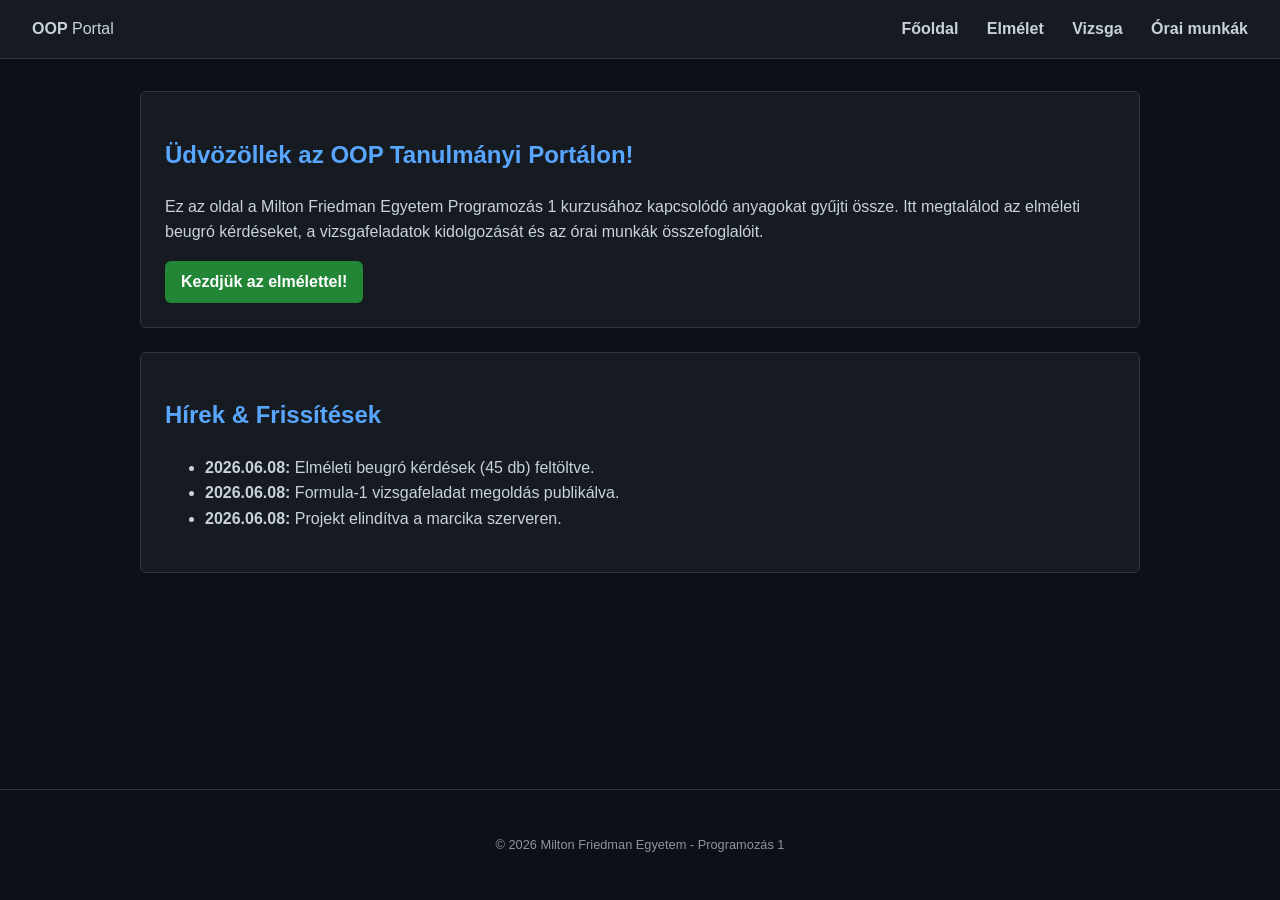
==== src/index.html @ cd80d46a "Initial commit: OOP Study Portal" ====
<!DOCTYPE html>
<html lang="hu">
<head>
    <meta charset="UTF-8">
    <meta name="viewport" content="width=device-width, initial-scale=1.0">
    <title>OOP Study Portal</title>
    <link rel="stylesheet" href="style.css">
</head>
<body>
    <header>
        <div class="logo"><strong>OOP</strong> Portal</div>
        <nav>
            <a href="index.html">Főoldal</a>
            <a href="elmelet.html">Elmélet</a>
            <a href="vizsga.html">Vizsga</a>
            <a href="orai-munkak.html">Órai munkák</a>
        </nav>
    </header>

    <main>
        <section class="card">
            <h1>Üdvözöllek az OOP Tanulmányi Portálon!</h1>
            <p>Ez az oldal a Milton Friedman Egyetem Programozás 1 kurzusához kapcsolódó anyagokat gyűjti össze. Itt megtalálod az elméleti beugró kérdéseket, a vizsgafeladatok kidolgozását és az órai munkák összefoglalóit.</p>
            <a href="elmelet.html" class="btn">Kezdjük az elmélettel!</a>
        </section>

        <section class="card">
            <h2>Hírek & Frissítések</h2>
            <ul>
                <li><strong>2026.06.08:</strong> Elméleti beugró kérdések (45 db) feltöltve.</li>
                <li><strong>2026.06.08:</strong> Formula-1 vizsgafeladat megoldás publikálva.</li>
                <li><strong>2026.06.08:</strong> Projekt elindítva a marcika szerveren.</li>
            </ul>
        </section>
    </main>

    <footer>
        <p>&copy; 2026 Milton Friedman Egyetem - Programozás 1</p>
    </footer>
</body>
</html>
---- src/style.css ----
:root {
    --bg-color: #0d1117;
    --card-bg: #161b22;
    --text-color: #c9d1d9;
    --primary-color: #58a6ff;
    --accent-color: #238636;
    --border-color: #30363d;
    --code-bg: #010409;
}

body {
    font-family: -apple-system, BlinkMacSystemFont, "Segoe UI", Helvetica, Arial, sans-serif;
    background-color: var(--bg-color);
    color: var(--text-color);
    line-height: 1.6;
    margin: 0;
    display: flex;
    flex-direction: column;
    min-height: 100vh;
}

header {
    background-color: var(--card-bg);
    border-bottom: 1px solid var(--border-color);
    padding: 1rem 2rem;
    display: flex;
    justify-content: space-between;
    align-items: center;
}

nav a {
    color: var(--text-color);
    text-decoration: none;
    margin-left: 1.5rem;
    font-weight: 600;
}

nav a:hover {
    color: var(--primary-color);
}

main {
    flex: 1;
    max-width: 1000px;
    margin: 2rem auto;
    padding: 0 1rem;
}

.card {
    background-color: var(--card-bg);
    border: 1px solid var(--border-color);
    border-radius: 6px;
    padding: 1.5rem;
    margin-bottom: 1.5rem;
}

h1, h2, h3 {
    color: var(--primary-color);
}

code, pre {
    font-family: "SFMono-Regular", Consolas, "Liberation Mono", Menlo, monospace;
    background-color: var(--code-bg);
    padding: 0.2rem 0.4rem;
    border-radius: 3px;
}

pre {
    padding: 1rem;
    overflow-x: auto;
    border: 1px solid var(--border-color);
}

footer {
    text-align: center;
    padding: 2rem;
    border-top: 1px solid var(--border-color);
    font-size: 0.8rem;
    color: #8b949e;
}

.btn {
    display: inline-block;
    background-color: var(--accent-color);
    color: white;
    padding: 0.5rem 1rem;
    text-decoration: none;
    border-radius: 6px;
    font-weight: 600;
}

.btn:hover {
    background-color: #2ea043;
}
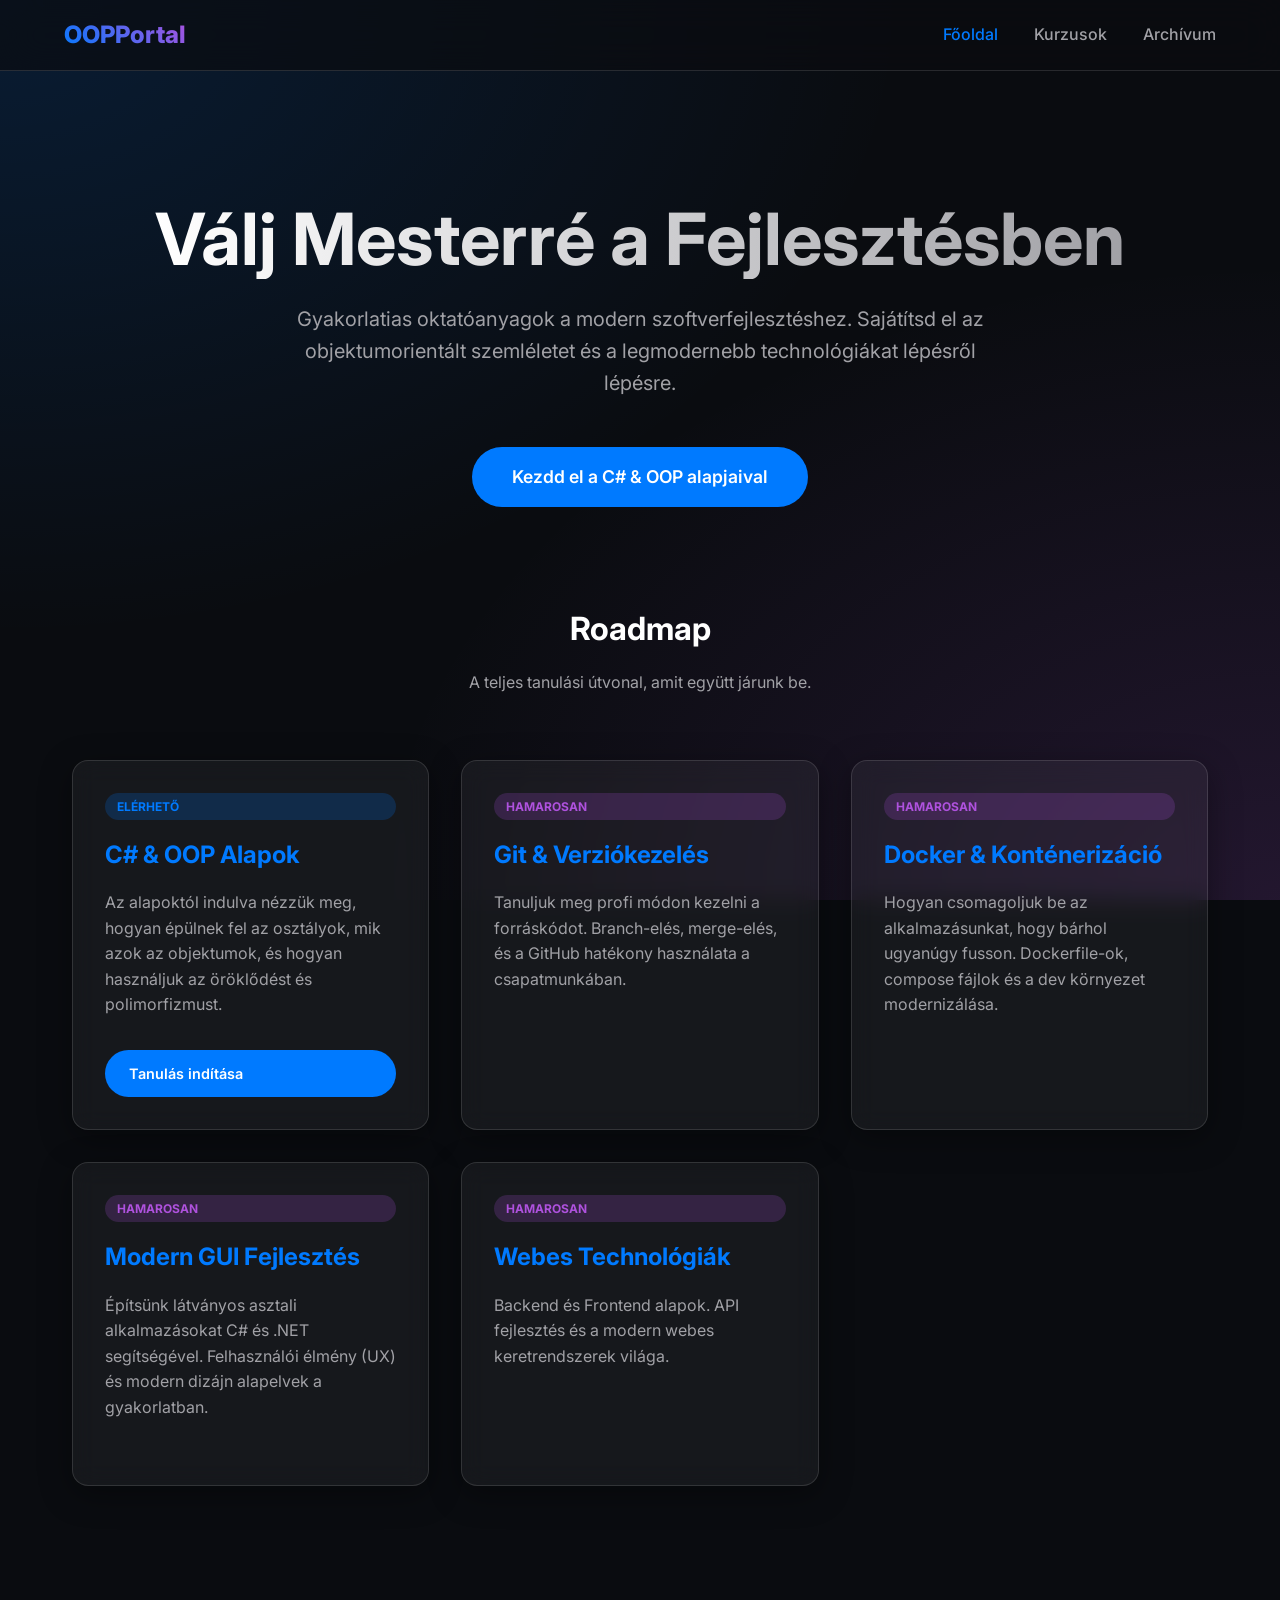
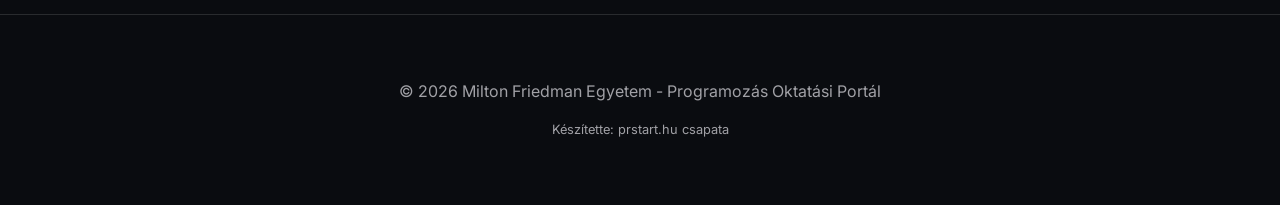
==== commit 3348e1d4: "Redesign homepage and add interactive tutorial" ====
--- a/src/index.html
+++ b/src/index.html
@@ -3,39 +3,78 @@
 <head>
     <meta charset="UTF-8">
     <meta name="viewport" content="width=device-width, initial-scale=1.0">
-    <title>OOP Study Portal</title>
+    <title>OOP Mesterkurzus - prstart.hu</title>
+    <link rel="preconnect" href="https://fonts.googleapis.com">
+    <link rel="preconnect" href="https://fonts.gstatic.com" crossorigin>
+    <link href="https://fonts.googleapis.com/css2?family=Inter:wght@400;500;600;700;800&family=JetBrains+Mono&display=swap" rel="stylesheet">
     <link rel="stylesheet" href="style.css">
 </head>
 <body>
     <header>
-        <div class="logo"><strong>OOP</strong> Portal</div>
+        <div class="logo">OOP<span>Portal</span></div>
         <nav>
-            <a href="index.html">Főoldal</a>
-            <a href="elmelet.html">Elmélet</a>
-            <a href="vizsga.html">Vizsga</a>
-            <a href="orai-munkak.html">Órai munkák</a>
+            <a href="index.html" class="active">Főoldal</a>
+            <a href="tutorial-oop-cs.html">Kurzusok</a>
+            <a href="elmelet.html">Archívum</a>
         </nav>
     </header>
 
     <main>
-        <section class="card">
-            <h1>Üdvözöllek az OOP Tanulmányi Portálon!</h1>
-            <p>Ez az oldal a Milton Friedman Egyetem Programozás 1 kurzusához kapcsolódó anyagokat gyűjti össze. Itt megtalálod az elméleti beugró kérdéseket, a vizsgafeladatok kidolgozását és az órai munkák összefoglalóit.</p>
-            <a href="elmelet.html" class="btn">Kezdjük az elmélettel!</a>
+        <section class="hero">
+            <h1>Válj Mesterré a Fejlesztésben</h1>
+            <p>Gyakorlatias oktatóanyagok a modern szoftverfejlesztéshez. Sajátítsd el az objektumorientált szemléletet és a legmodernebb technológiákat lépésről lépésre.</p>
+            <a href="tutorial-oop-cs.html" class="btn-primary">Kezdd el a C# & OOP alapjaival</a>
         </section>
 
-        <section class="card">
-            <h2>Hírek & Frissítések</h2>
-            <ul>
-                <li><strong>2026.06.08:</strong> Elméleti beugró kérdések (45 db) feltöltve.</li>
-                <li><strong>2026.06.08:</strong> Formula-1 vizsgafeladat megoldás publikálva.</li>
-                <li><strong>2026.06.08:</strong> Projekt elindítva a marcika szerveren.</li>
-            </ul>
+        <section id="roadmap">
+            <h2 style="text-align: center; margin-bottom: 1rem; font-size: 2rem;">Roadmap</h2>
+            <p style="text-align: center; color: var(--text-dim); margin-bottom: 3rem;">A teljes tanulási útvonal, amit együtt járunk be.</p>
+            
+            <div class="grid">
+                <!-- C# & OOP -->
+                <div class="card glass">
+                    <span class="badge badge-active">Elérhető</span>
+                    <h3>C# & OOP Alapok</h3>
+                    <p>Az alapoktól indulva nézzük meg, hogyan épülnek fel az osztályok, mik azok az objektumok, és hogyan használjuk az öröklődést és polimorfizmust.</p>
+                    <a href="tutorial-oop-cs.html" class="btn-primary" style="padding: 0.75rem 1.5rem; font-size: 0.9rem;">Tanulás indítása</a>
+                </div>
+
+                <!-- Git -->
+                <div class="card glass">
+                    <span class="badge badge-soon">Hamarosan</span>
+                    <h3>Git & Verziókezelés</h3>
+                    <p>Tanuljuk meg profi módon kezelni a forráskódot. Branch-elés, merge-elés, és a GitHub hatékony használata a csapatmunkában.</p>
+                </div>
+
+                <!-- Docker -->
+                <div class="card glass">
+                    <span class="badge badge-soon">Hamarosan</span>
+                    <h3>Docker & Konténerizáció</h3>
+                    <p>Hogyan csomagoljuk be az alkalmazásunkat, hogy bárhol ugyanúgy fusson. Dockerfile-ok, compose fájlok és a dev környezet modernizálása.</p>
+                </div>
+
+                <!-- GUI -->
+                <div class="card glass">
+                    <span class="badge badge-soon">Hamarosan</span>
+                    <h3>Modern GUI Fejlesztés</h3>
+                    <p>Építsünk látványos asztali alkalmazásokat C# és .NET segítségével. Felhasználói élmény (UX) és modern dizájn alapelvek a gyakorlatban.</p>
+                </div>
+
+                <!-- Web -->
+                <div class="card glass">
+                    <span class="badge badge-soon">Hamarosan</span>
+                    <h3>Webes Technológiák</h3>
+                    <p>Backend és Frontend alapok. API fejlesztés és a modern webes keretrendszerek világa.</p>
+                </div>
+            </div>
         </section>
     </main>
 
     <footer>
-        <p>&copy; 2026 Milton Friedman Egyetem - Programozás 1</p>
+        <p>&copy; 2026 Milton Friedman Egyetem - Programozás Oktatási Portál</p>
+        <p style="font-size: 0.8rem; margin-top: 1rem; color: var(--text-dim);">Készítette: prstart.hu csapata</p>
     </footer>
+
+    <script src="script.js"></script>
 </body>
 </html>
--- a/src/style.css
+++ b/src/style.css
@@ -1,94 +1,231 @@
 :root {
-    --bg-color: #0d1117;
-    --card-bg: #161b22;
-    --text-color: #c9d1d9;
-    --primary-color: #58a6ff;
-    --accent-color: #238636;
-    --border-color: #30363d;
-    --code-bg: #010409;
+    /* Color Palette */
+    --primary-bg: #0a0c10;
+    --accent-blue: #007aff;
+    --accent-purple: #af52de;
+    --text-main: #ffffff;
+    --text-dim: #a1a1a6;
+    
+    /* Glass Effects */
+    --glass-bg: rgba(255, 255, 255, 0.05);
+    --glass-border: rgba(255, 255, 255, 0.125);
+    --glass-shadow: 0 8px 32px 0 rgba(0, 0, 0, 0.37);
+    --blur: blur(12px);
+    
+    /* Spacing & Radii */
+    --radius: 16px;
+    --spacing: 2rem;
+}
+
+* {
+    box-sizing: border-box;
+    margin: 0;
+    padding: 0;
 }
 
 body {
-    font-family: -apple-system, BlinkMacSystemFont, "Segoe UI", Helvetica, Arial, sans-serif;
-    background-color: var(--bg-color);
-    color: var(--text-color);
+    font-family: 'Inter', -apple-system, BlinkMacSystemFont, "Segoe UI", Roboto, Helvetica, Arial, sans-serif;
+    background: var(--primary-bg);
+    background-image: 
+        radial-gradient(at 0% 0%, rgba(0, 122, 255, 0.15) 0px, transparent 50%),
+        radial-gradient(at 100% 100%, rgba(175, 82, 222, 0.15) 0px, transparent 50%);
+    background-attachment: fixed;
+    color: var(--text-main);
     line-height: 1.6;
-    margin: 0;
-    display: flex;
-    flex-direction: column;
+    overflow-x: hidden;
     min-height: 100vh;
 }
 
+/* Glassmorphism Utility */
+.glass {
+    background: var(--glass-bg);
+    backdrop-filter: var(--blur);
+    -webkit-backdrop-filter: var(--blur);
+    border: 1px solid var(--glass-border);
+    border-radius: var(--radius);
+    box-shadow: var(--glass-shadow);
+}
+
+/* Header */
 header {
-    background-color: var(--card-bg);
-    border-bottom: 1px solid var(--border-color);
-    padding: 1rem 2rem;
+    position: sticky;
+    top: 0;
+    z-index: 1000;
+    padding: 1rem 5%;
     display: flex;
     justify-content: space-between;
     align-items: center;
+    background: rgba(10, 12, 16, 0.7);
+    backdrop-filter: blur(20px);
+    border-bottom: 1px solid var(--glass-border);
+}
+
+.logo {
+    font-size: 1.5rem;
+    font-weight: 800;
+    background: linear-gradient(45deg, var(--accent-blue), var(--accent-purple));
+    -webkit-background-clip: text;
+    -webkit-text-fill-color: transparent;
 }
 
 nav a {
-    color: var(--text-color);
+    color: var(--text-dim);
     text-decoration: none;
-    margin-left: 1.5rem;
+    margin-left: 2rem;
+    font-weight: 500;
+    transition: color 0.3s ease;
+}
+
+nav a:hover {
+    color: var(--text-main);
+}
+
+nav a.active {
+    color: var(--accent-blue);
+}
+
+/* Main Layout */
+main {
+    max-width: 1200px;
+    margin: 0 auto;
+    padding: var(--spacing);
+}
+
+/* Hero Section */
+.hero {
+    text-align: center;
+    padding: 6rem 1rem;
+    display: flex;
+    flex-direction: column;
+    align-items: center;
+}
+
+.hero h1 {
+    font-size: clamp(2.5rem, 8vw, 4.5rem);
+    line-height: 1.1;
+    margin-bottom: 1.5rem;
+    background: linear-gradient(to right, #fff, #a1a1a6);
+    -webkit-background-clip: text;
+    -webkit-text-fill-color: transparent;
+}
+
+.hero p {
+    font-size: 1.25rem;
+    color: var(--text-dim);
+    max-width: 700px;
+    margin-bottom: 3rem;
+}
+
+.btn-primary {
+    background: var(--accent-blue);
+    color: white;
+    padding: 1rem 2.5rem;
+    border-radius: 50px;
+    text-decoration: none;
     font-weight: 600;
-}
-
-nav a:hover {
-    color: var(--primary-color);
-}
-
-main {
-    flex: 1;
-    max-width: 1000px;
-    margin: 2rem auto;
-    padding: 0 1rem;
+    font-size: 1.1rem;
+    transition: transform 0.3s cubic-bezier(0.175, 0.885, 0.32, 1.275);
+    display: inline-block;
+}
+
+.btn-primary:hover {
+    transform: scale(1.05);
+    box-shadow: 0 0 20px rgba(0, 122, 255, 0.4);
+}
+
+/* Grid Layout for Roadmap */
+.grid {
+    display: grid;
+    grid-template-columns: repeat(auto-fit, minmax(300px, 1fr));
+    gap: 2rem;
+    margin-top: 4rem;
 }
 
 .card {
-    background-color: var(--card-bg);
-    border: 1px solid var(--border-color);
+    padding: 2rem;
+    transition: transform 0.3s ease, border-color 0.3s ease;
+    display: flex;
+    flex-direction: column;
+    height: 100%;
+}
+
+.card:hover {
+    transform: translateY(-10px);
+    border-color: rgba(255, 255, 255, 0.3);
+}
+
+.card h3 {
+    font-size: 1.5rem;
+    margin-bottom: 1rem;
+    color: var(--accent-blue);
+}
+
+.card p {
+    color: var(--text-dim);
+    margin-bottom: 2rem;
+    flex-grow: 1;
+}
+
+.badge {
+    padding: 0.25rem 0.75rem;
+    border-radius: 20px;
+    font-size: 0.75rem;
+    font-weight: 700;
+    text-transform: uppercase;
+    display: inline-block;
+    margin-bottom: 1rem;
+}
+
+.badge-active { background: rgba(0, 122, 255, 0.2); color: var(--accent-blue); }
+.badge-soon { background: rgba(175, 82, 222, 0.2); color: var(--accent-purple); }
+
+/* Code Blocks */
+pre {
+    background: rgba(0, 0, 0, 0.5);
+    padding: 1.5rem;
+    border-radius: 12px;
+    overflow-x: auto;
+    border: 1px solid var(--glass-border);
+    margin: 1.5rem 0;
+    position: relative;
+}
+
+code {
+    font-family: 'JetBrains Mono', 'Fira Code', monospace;
+    font-size: 0.9rem;
+}
+
+.copy-btn {
+    position: absolute;
+    top: 0.75rem;
+    right: 0.75rem;
+    background: var(--glass-bg);
+    border: 1px solid var(--glass-border);
+    color: var(--text-dim);
+    padding: 0.4rem 0.8rem;
     border-radius: 6px;
-    padding: 1.5rem;
-    margin-bottom: 1.5rem;
-}
-
-h1, h2, h3 {
-    color: var(--primary-color);
-}
-
-code, pre {
-    font-family: "SFMono-Regular", Consolas, "Liberation Mono", Menlo, monospace;
-    background-color: var(--code-bg);
-    padding: 0.2rem 0.4rem;
-    border-radius: 3px;
-}
-
-pre {
-    padding: 1rem;
-    overflow-x: auto;
-    border: 1px solid var(--border-color);
-}
-
+    font-size: 0.7rem;
+    cursor: pointer;
+    transition: all 0.2s ease;
+}
+
+.copy-btn:hover {
+    background: rgba(255, 255, 255, 0.1);
+    color: #fff;
+}
+
+/* Footer */
 footer {
+    padding: 4rem 1rem;
     text-align: center;
-    padding: 2rem;
-    border-top: 1px solid var(--border-color);
-    font-size: 0.8rem;
-    color: #8b949e;
-}
-
-.btn {
-    display: inline-block;
-    background-color: var(--accent-color);
-    color: white;
-    padding: 0.5rem 1rem;
-    text-decoration: none;
-    border-radius: 6px;
-    font-weight: 600;
-}
-
-.btn:hover {
-    background-color: #2ea043;
-}
+    border-top: 1px solid var(--glass-border);
+    margin-top: 6rem;
+    color: var(--text-dim);
+}
+
+/* Responsive */
+@media (max-width: 768px) {
+    header { padding: 1rem 1.5rem; }
+    nav { display: none; } /* Simplified for now */
+    .hero h1 { font-size: 3rem; }
+}
